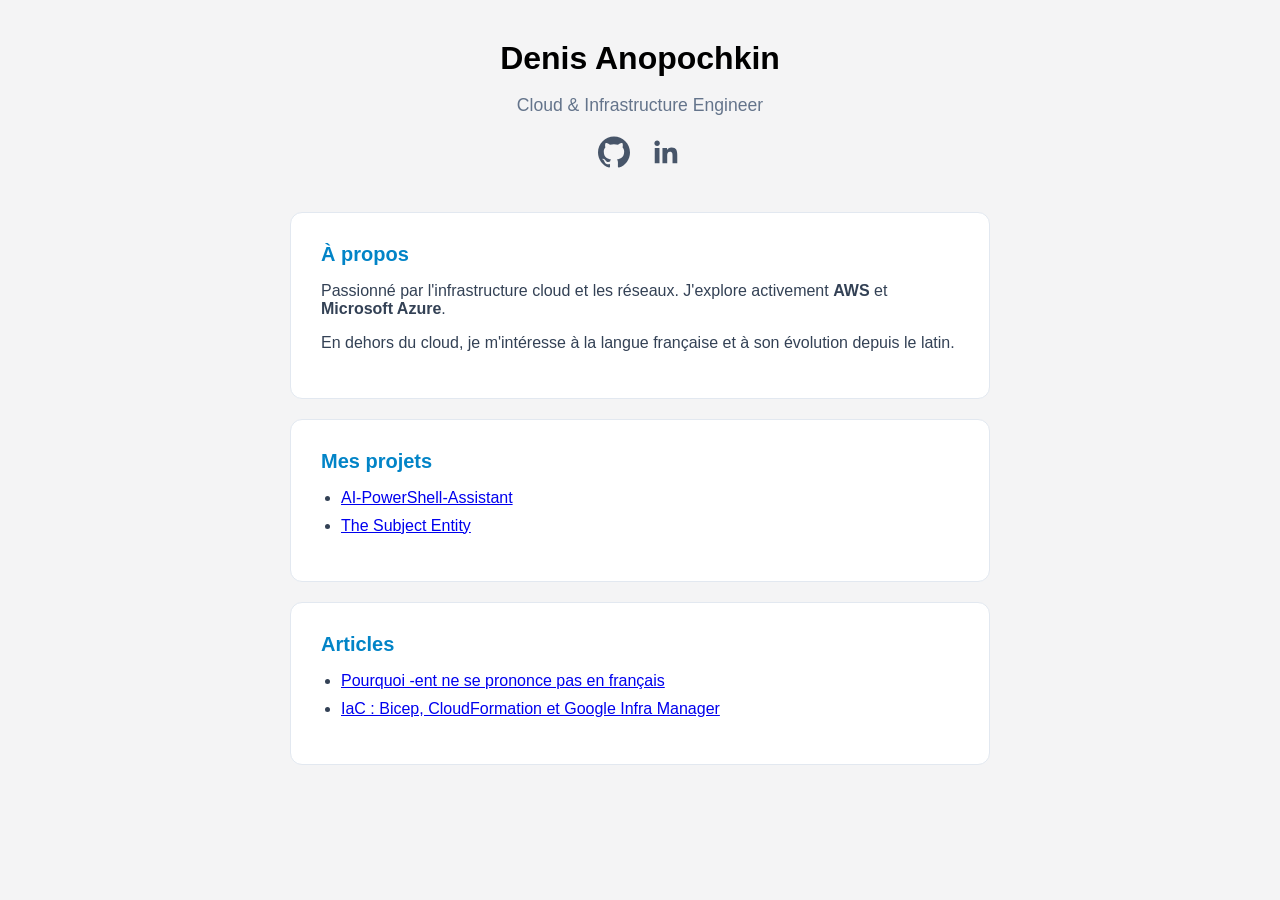
==== index.html @ 19d5fd1a "Add interest in French language evolution" ====
<!DOCTYPE html>
<html lang="fr">
<head>
  <meta charset="UTF-8">
  <meta name="viewport" content="width=device-width, initial-scale=1.0">
  <title>Denis Anopochkin</title>
  <link rel="stylesheet" href="style.css">
</head>
<body>

  <div class="container">
    <header>
      <h1>Denis Anopochkin</h1>
      <p class="subtitle">Cloud & Infrastructure Engineer</p>
      
      <!-- Иконки перенесены сюда, под подзаголовок -->
      <div class="social-links">
        <a href="https://github.com/anopochkin" target="_blank">
           <svg width="32" height="32" viewBox="0 0 24 24" fill="currentColor"><path d="M12 .297c-6.63 0-12 5.373-12 12 0 5.303 3.438 9.8 8.205 11.385.6.113.82-.258.82-.577 0-.285-.01-1.04-.015-2.04-3.338.724-4.042-1.61-4.042-1.61C4.422 18.07 3.633 17.7 3.633 17.7c-1.087-.744.084-.729.084-.729 1.205.084 1.838 1.236 1.838 1.236 1.07 1.835 2.809 1.305 3.495.998.108-.776.417-1.305.76-1.605-2.665-.3-5.466-1.332-5.466-5.93 0-1.31.465-2.38 1.235-3.22-.135-.303-.54-1.523.105-3.176 0 0 1.005-.322 3.3 1.23.96-.267 1.98-.399 3-.405 1.02.006 2.04.138 3 .405 2.28-1.552 3.285-1.23 3.285-1.23.645 1.653.24 2.873.12 3.176.765.84 1.23 1.91 1.23 3.22 0 4.61-2.805 5.625-5.475 5.92.42.36.81 1.096.81 2.22 0 1.606-.015 2.896-.015 3.286 0 .315.21.69.825.57C20.565 22.092 24 17.592 24 12.297c0-6.627-5.373-12-12-12"/></svg>
        </a>
        <a href="https://linkedin.com/in/anopochkin" target="_blank">
           <svg width="32" height="32" viewBox="0 0 24 24" fill="currentColor"><path d="M20.447 20.452h-3.554v-5.569c0-1.328-.027-3.037-1.852-3.037-1.853 0-2.136 1.445-2.136 2.939v5.667H9.351V9h3.414v1.561h.046c.477-.9 1.637-1.85 3.37-1.85 3.601 0 4.267 2.37 4.267 5.455v6.286zM5.337 7.433c-1.144 0-2.063-.926-2.063-2.065 0-1.138.92-2.063 2.063-2.063 1.14 0 2.064.925 2.064 2.063 0 1.139-.925 2.065-2.064 2.065zm1.782 13.019H3.555V9h3.564v11.452z"/></svg>
        </a>
      </div>
    </header>

    <main>
      <section class="card">
        <h2>À propos</h2>
        <p>Passionné par l'infrastructure cloud et les réseaux. J'explore activement <strong>AWS</strong> et <strong>Microsoft Azure</strong>.</p>
        <p>En dehors du cloud, je m'intéresse à la langue française et à son évolution depuis le latin.</p>
      </section>

      <section class="card">
        <h2>Mes projets</h2>
        <ul>
          <li><a href="https://www.powershellgallery.com/packages/AI-PowerShell-Assistant/1.3.7">AI-PowerShell-Assistant</a></li>
          <li><a href="https://github.com/anopochkin/The_Subject_Entity">The Subject Entity</a></li>
        </ul>
      </section>

      <section class="card">
        <h2>Articles</h2>
        <ul>
          <li><a href="articles/french-ent.html">Pourquoi -ent ne se prononce pas en français</a></li>
          <li><a href="articles/iac-comparison.html">IaC : Bicep, CloudFormation et Google Infra Manager</a></li>
        </ul>
      </section>
    </main>
    
  </div>

</body>
</html>
---- style.css ----
body {
    font-family: -apple-system, BlinkMacSystemFont, "Segoe UI", Roboto, sans-serif;
    background-color: #f4f4f5;
    color: #334155;
    margin: 0;
    padding: 40px 20px;
}

.container {
    max-width: 700px;
    margin: 0 auto;
}

header {
    text-align: center;
    margin-bottom: 40px;
}

h1 { font-size: 2rem; margin: 0; color: #000; }
.subtitle { color: #64748b; font-size: 1.1rem; }

/* Зона иконок */
.social-links {
    display: flex;
    justify-content: center;
    gap: 20px;
    margin-top: 20px;
}

.social-links a {
    color: #475569;
    transition: 0.3s;
}

.social-links a:hover {
    color: #0284c7;
    transform: translateY(-2px);
}

/* Карточки */
.card {
    background: #ffffff;
    padding: 30px;
    margin-bottom: 20px;
    border: 1px solid #e2e8f0;
    border-radius: 12px;
}

h2 {
    font-size: 1.25rem;
    margin-top: 0;
    color: #0284c7;
    margin-bottom: 15px;
}

ul { padding-left: 20px; }
li { margin-bottom: 10px; }
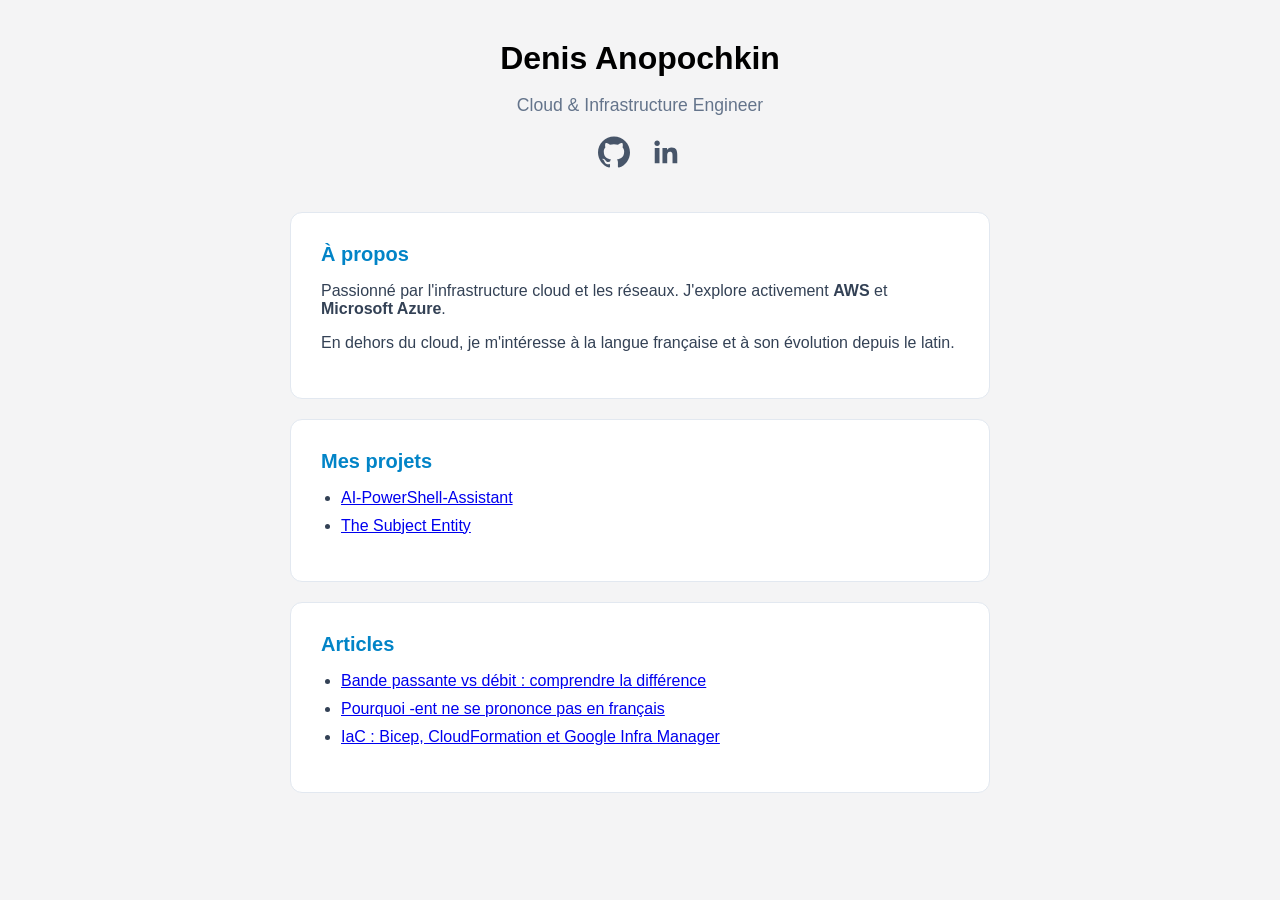
==== commit 5f05a572: "Add link to 'Bande passante vs débit' article" ====
--- a/index.html
+++ b/index.html
@@ -42,6 +42,7 @@
       <section class="card">
         <h2>Articles</h2>
         <ul>
+          <li><a href="bandwidth-vs-throughput.html">Bande passante vs débit : comprendre la différence</a></li>
           <li><a href="articles/french-ent.html">Pourquoi -ent ne se prononce pas en français</a></li>
           <li><a href="articles/iac-comparison.html">IaC : Bicep, CloudFormation et Google Infra Manager</a></li>
         </ul>
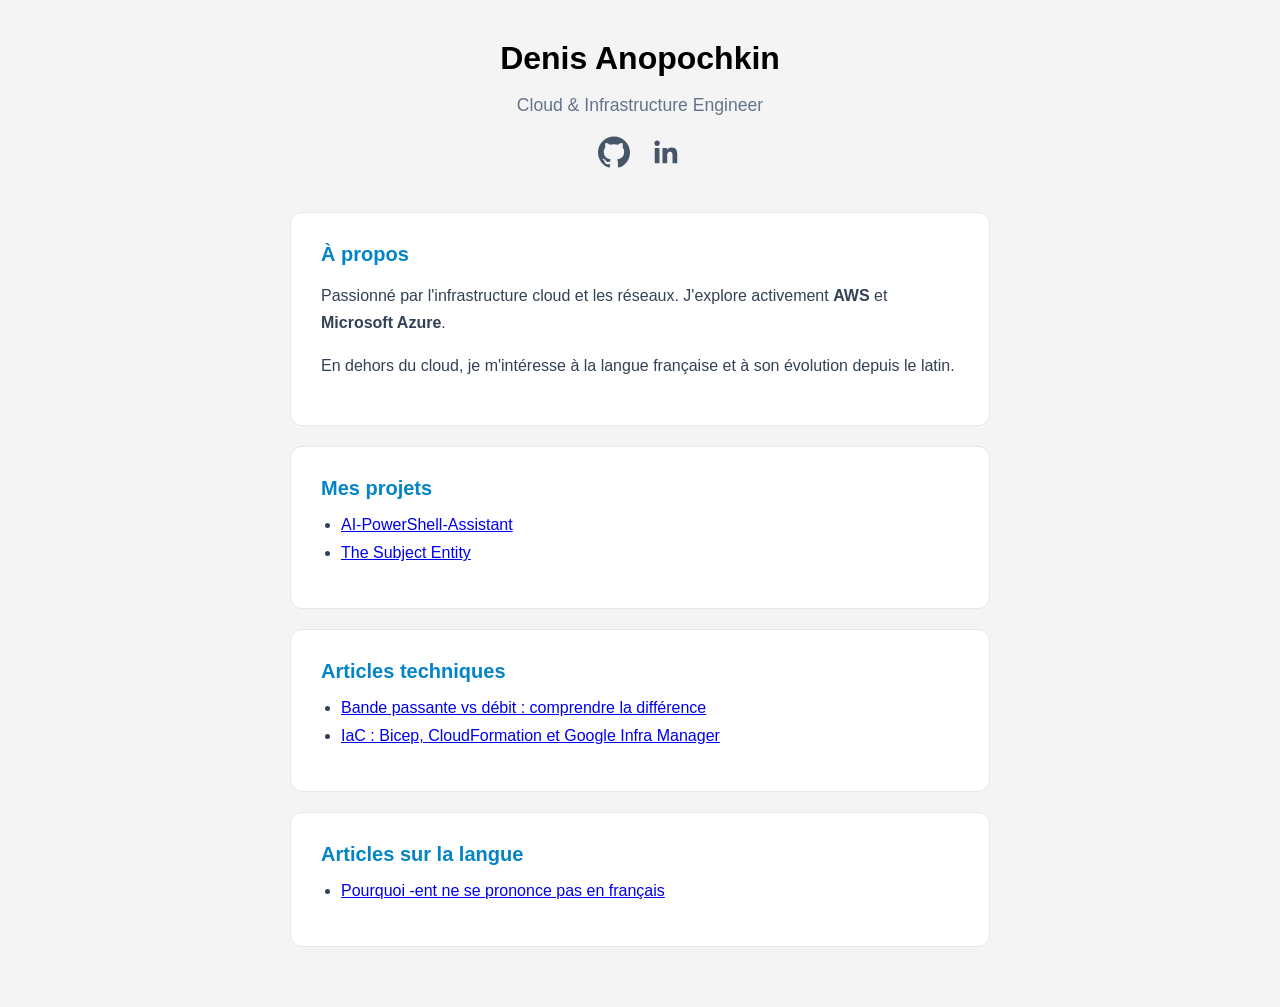
==== commit 16bcedaf: "Refactor articles section in index.html Reorganized articles section into technical and language cat" ====
--- a/index.html
+++ b/index.html
@@ -39,14 +39,20 @@
         </ul>
       </section>
 
-      <section class="card">
-        <h2>Articles</h2>
-        <ul>
-          <li><a href="bandwidth-vs-throughput.html">Bande passante vs débit : comprendre la différence</a></li>
-          <li><a href="articles/french-ent.html">Pourquoi -ent ne se prononce pas en français</a></li>
-          <li><a href="articles/iac-comparison.html">IaC : Bicep, CloudFormation et Google Infra Manager</a></li>
-        </ul>
-      </section>
+    <section class="card">
+  <h2>Articles techniques</h2>
+  <ul>
+    <li><a href="articles/bandwidth-vs-throughput.html">Bande passante vs débit : comprendre la différence</a></li>
+    <li><a href="articles/iac-comparison.html">IaC : Bicep, CloudFormation et Google Infra Manager</a></li>
+  </ul>
+</section>
+
+<section class="card">
+  <h2>Articles sur la langue</h2>
+  <ul>
+    <li><a href="articles/french-ent.html">Pourquoi -ent ne se prononce pas en français</a></li>
+  </ul>
+</section>
     </main>
     
   </div>
--- a/style.css
+++ b/style.css
@@ -55,3 +55,9 @@
 
 ul { padding-left: 20px; }
 li { margin-bottom: 10px; }
+
+.back{display:inline-block;margin-bottom:12px;color:#64748b;font-size:.9rem;text-decoration:none}
+.back:hover{color:#0284c7}
+.card p{line-height:1.7}
+.note{color:#64748b;font-size:.9rem}
+.ipa{color:#64748b}
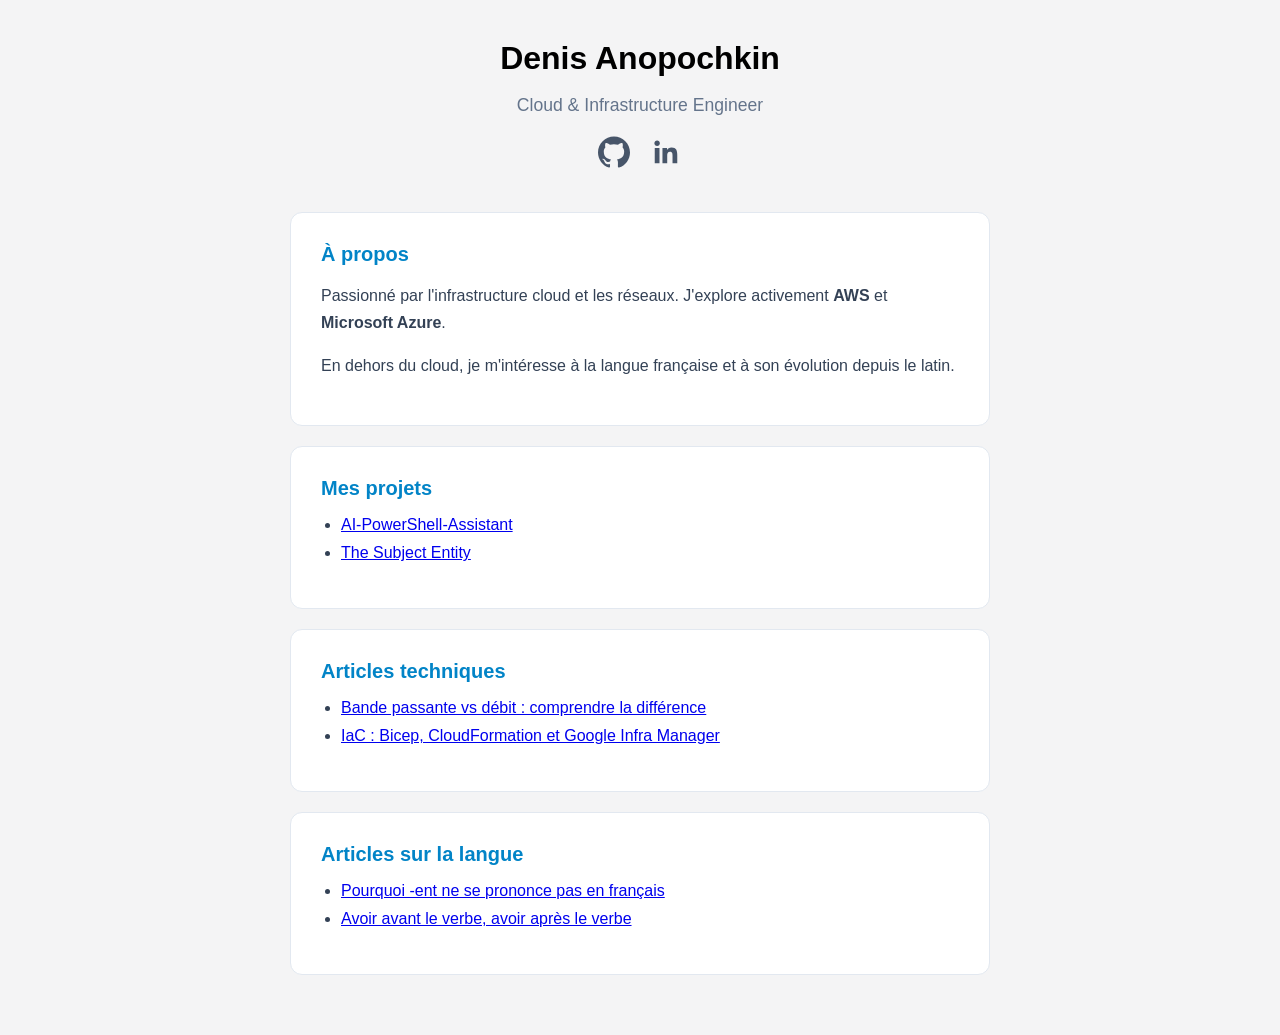
==== commit b3216871: "Update index.html" ====
--- a/index.html
+++ b/index.html
@@ -51,6 +51,7 @@
   <h2>Articles sur la langue</h2>
   <ul>
     <li><a href="articles/french-ent.html">Pourquoi -ent ne se prononce pas en français</a></li>
+    <li><a href="articles/avoir-passe-futur.html">Avoir avant le verbe, avoir après le verbe</a></li>
   </ul>
 </section>
     </main>
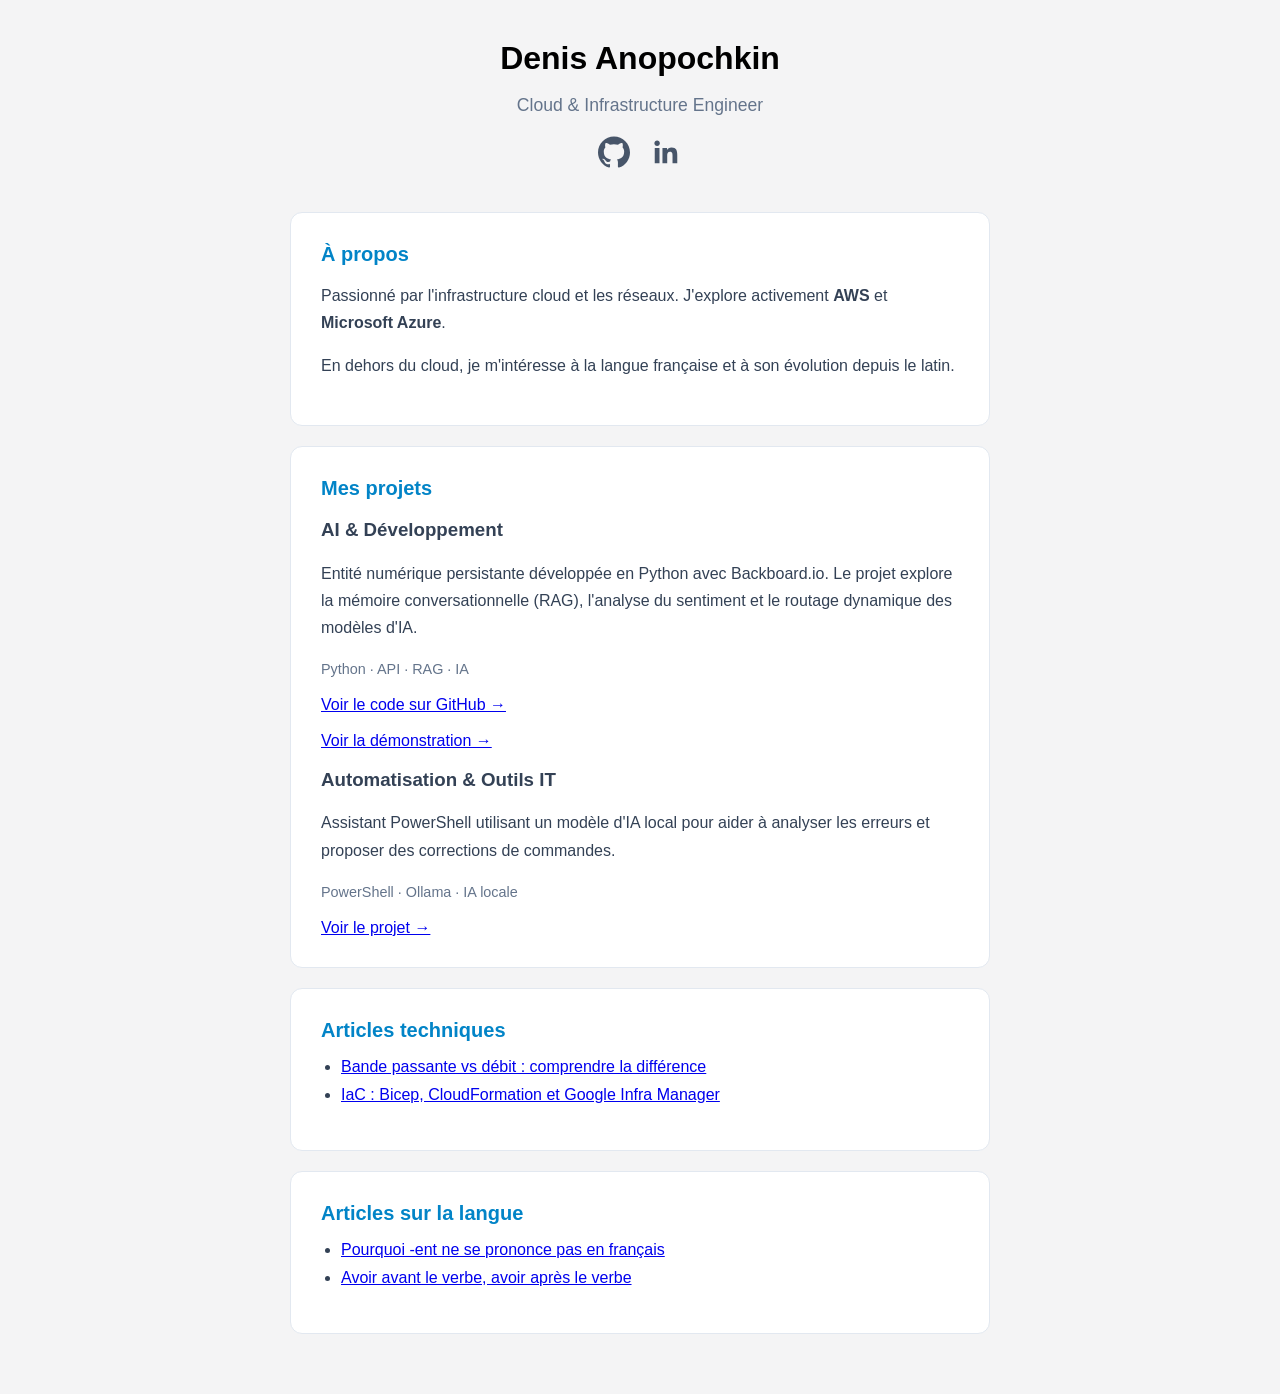
==== commit 0dc27134: "Update index.html" ====
--- a/index.html
+++ b/index.html
@@ -31,13 +31,64 @@
         <p>En dehors du cloud, je m'intéresse à la langue française et à son évolution depuis le latin.</p>
       </section>
 
-      <section class="card">
-        <h2>Mes projets</h2>
-        <ul>
-          <li><a href="https://www.powershellgallery.com/packages/AI-PowerShell-Assistant/1.3.7">AI-PowerShell-Assistant</a></li>
-          <li><a href="https://github.com/anopochkin/The_Subject_Entity">The Subject Entity</a></li>
-        </ul>
-      </section>
+      
+<section class="card">
+  <h2>Mes projets</h2>
+
+  <div class="projects-grid">
+
+    <article class="project">
+      <h3>AI & Développement</h3>
+
+      <p>
+        Entité numérique persistante développée en Python
+        avec Backboard.io. Le projet explore la mémoire
+        conversationnelle (RAG), l'analyse du sentiment
+        et le routage dynamique des modèles d'IA.
+      </p>
+
+      <p class="note">
+        Python · API · RAG · IA
+      </p>
+
+      <a href="https://github.com/anopochkin/The_Subject_Entity"
+         target="_blank"
+         rel="noopener noreferrer">
+        Voir le code sur GitHub →
+      </a>
+
+      <br><br>
+
+      <a href="https://youtu.be/s02iThzdXwA"
+         target="_blank"
+         rel="noopener noreferrer">
+        Voir la démonstration →
+      </a>
+    </article>
+
+    <article class="project">
+      <h3>Automatisation & Outils IT</h3>
+
+      <p>
+        Assistant PowerShell utilisant un modèle d'IA local
+        pour aider à analyser les erreurs et proposer
+        des corrections de commandes.
+      </p>
+
+      <p class="note">
+        PowerShell · Ollama · IA locale
+      </p>
+
+      <a href="https://www.powershellgallery.com/packages/AI-PowerShell-Assistant/1.3.7"
+         target="_blank"
+         rel="noopener noreferrer">
+        Voir le projet →
+      </a>
+    </article>
+
+  </div>
+</section>
+
 
     <section class="card">
   <h2>Articles techniques</h2>
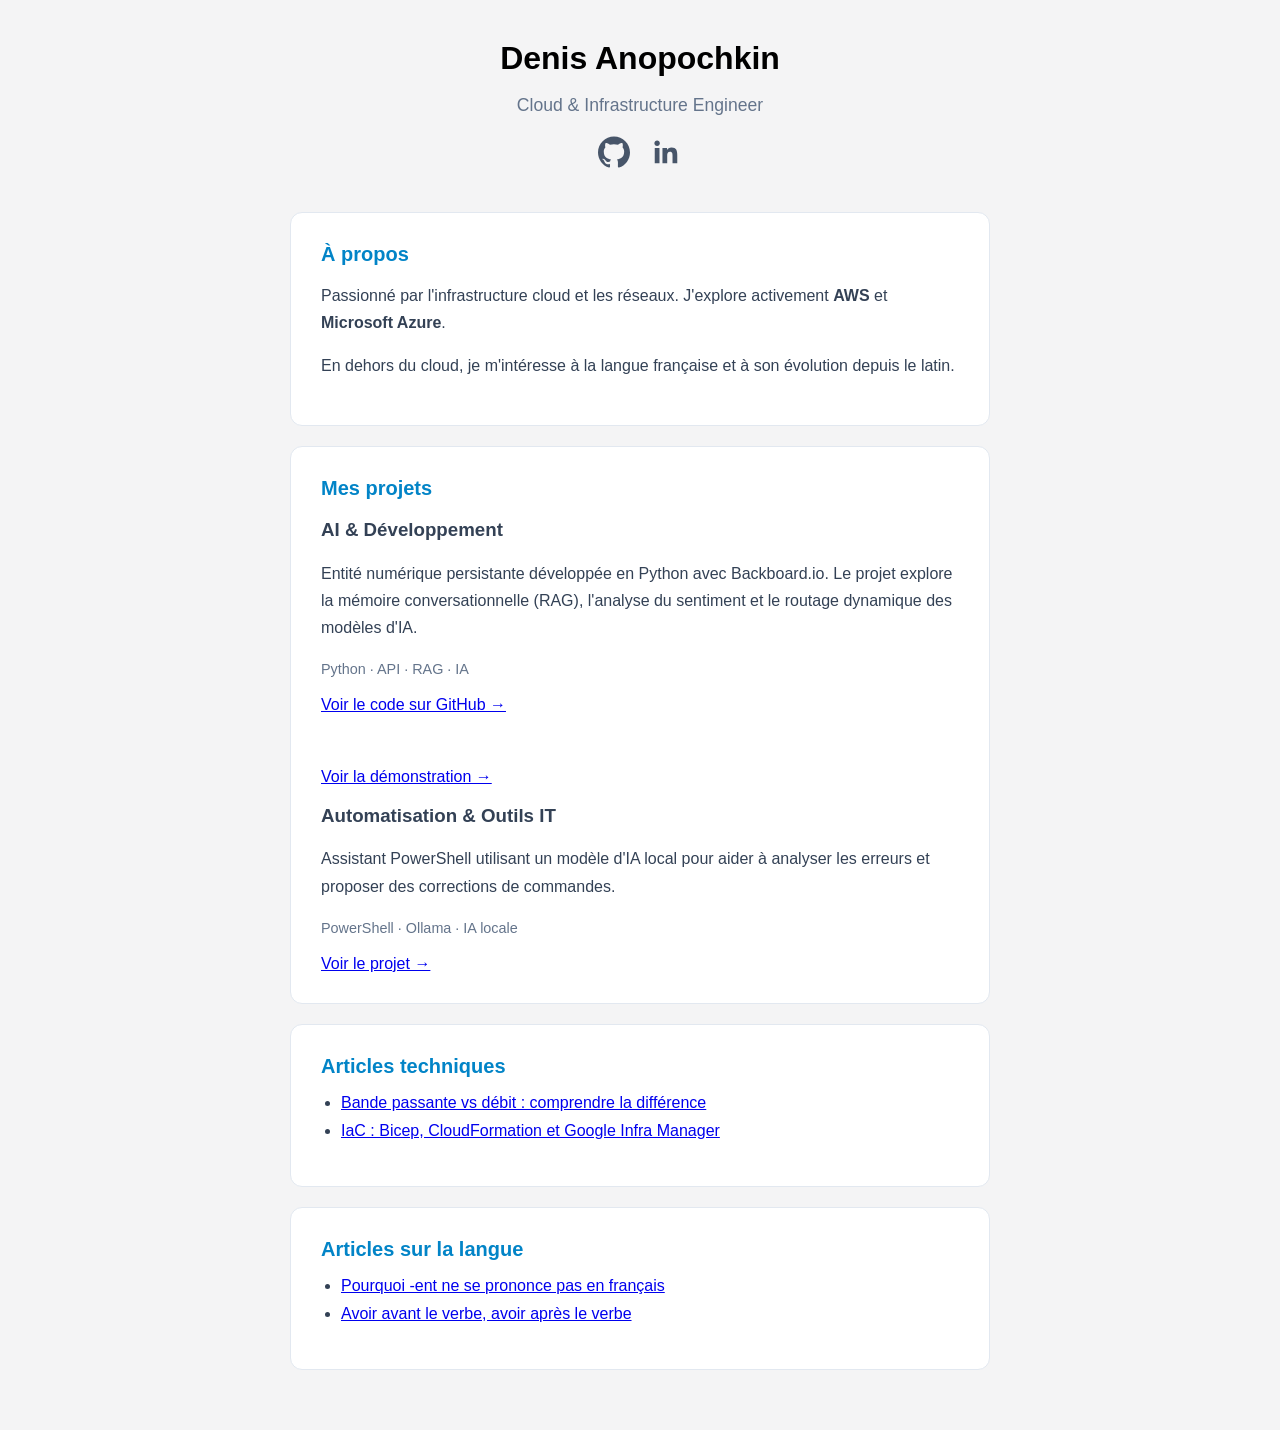
==== commit 1fee7f28: "Update index.html" ====
--- a/index.html
+++ b/index.html
@@ -57,7 +57,7 @@
         Voir le code sur GitHub →
       </a>
 
-      <br><br>
+      <br><br><br><br>
 
       <a href="https://youtu.be/s02iThzdXwA"
          target="_blank"
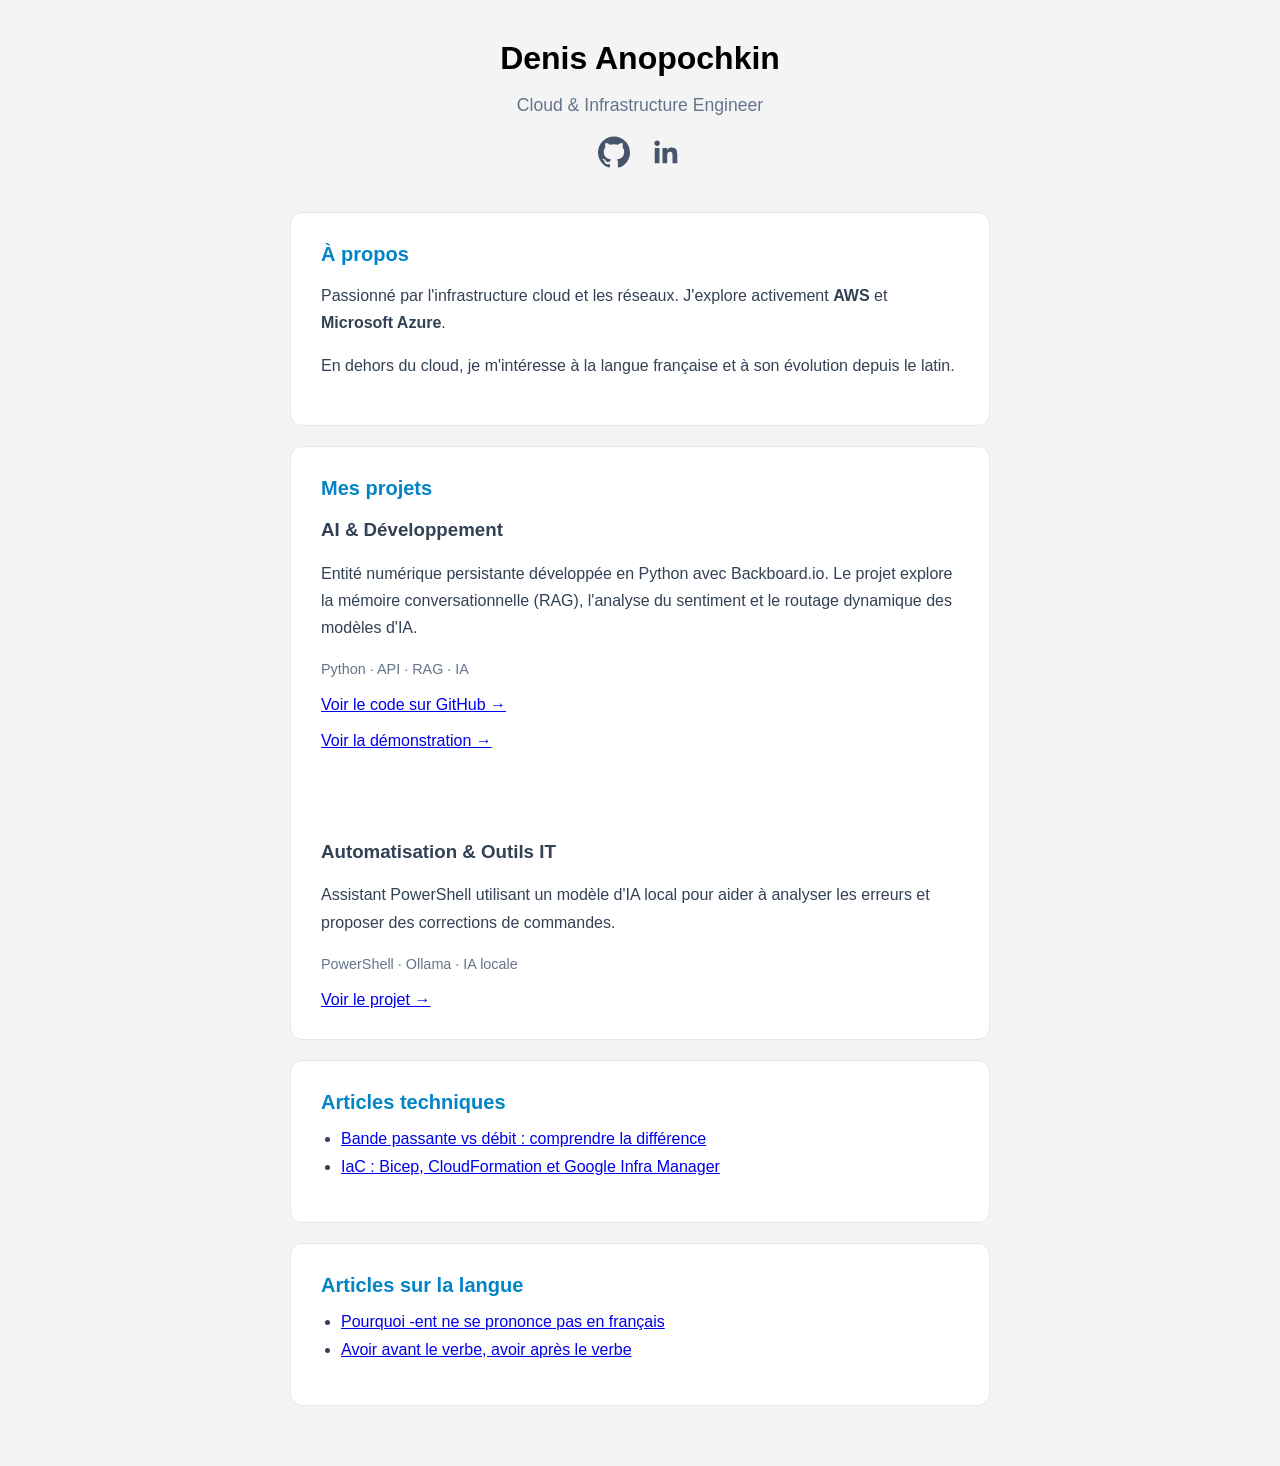
==== commit 9591647b: "Update index.html" ====
--- a/index.html
+++ b/index.html
@@ -57,7 +57,7 @@
         Voir le code sur GitHub →
       </a>
 
-      <br><br><br><br>
+      <br><br>
 
       <a href="https://youtu.be/s02iThzdXwA"
          target="_blank"
@@ -67,6 +67,7 @@
     </article>
 
     <article class="project">
+       <br><br> <br><br>
       <h3>Automatisation & Outils IT</h3>
 
       <p>
